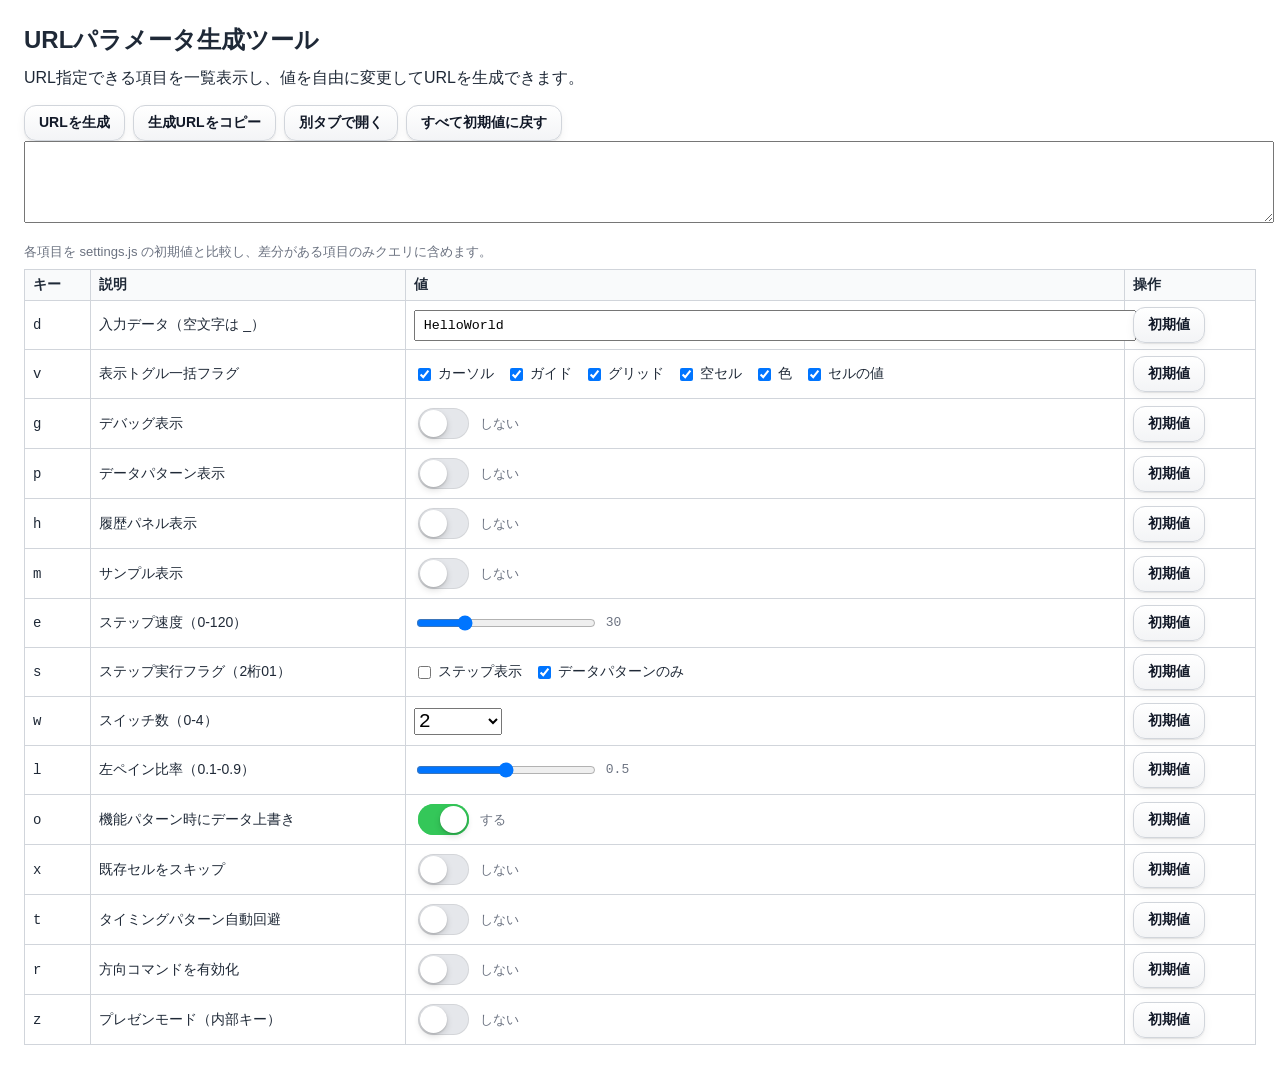
==== url-builder.html @ 41c38bd1 "Feat: URLパラメータ生成ページを追加" ====
<!DOCTYPE html>
<html lang="ja">
<head>
<meta charset="UTF-8">
<meta name="viewport" content="width=device-width, initial-scale=1">
<title>URLパラメータ生成ツール</title>
<style>
  :root { color-scheme: light; }
  body { font-family: "Yu Gothic UI", "Yu Gothic", sans-serif; margin: 24px; color: #1f2937; }
  h1 { margin: 0 0 12px; font-size: 24px; }
  p { margin: 0 0 12px; }
  .section { margin: 16px 0; }
  .row { display: flex; gap: 8px; align-items: center; flex-wrap: wrap; }
  input[type="text"] { min-width: 340px; padding: 6px 8px; }
  button {
    appearance: none;
    border: 1px solid #d1d5db;
    background: linear-gradient(180deg, #ffffff 0%, #f3f4f6 100%);
    color: #111827;
    border-radius: 12px;
    padding: 8px 14px;
    font-size: 14px;
    font-weight: 600;
    cursor: pointer;
    box-shadow: 0 1px 1px rgba(0, 0, 0, 0.08), 0 4px 10px rgba(0, 0, 0, 0.05);
    transition: transform 0.08s ease, box-shadow 0.15s ease, filter 0.15s ease;
  }
  button:hover { filter: brightness(0.98); }
  button:active {
    transform: translateY(1px) scale(0.995);
    box-shadow: 0 1px 2px rgba(0, 0, 0, 0.12) inset;
  }
  button:focus-visible {
    outline: none;
    box-shadow: 0 0 0 3px rgba(0, 122, 255, 0.28), 0 1px 1px rgba(0, 0, 0, 0.08);
  }
  table { width: 100%; border-collapse: collapse; margin-top: 8px; }
  th, td { border: 1px solid #d1d5db; padding: 6px 8px; font-size: 14px; vertical-align: middle; }
  th { background: #f9fafb; text-align: left; }
  .mono { font-family: Consolas, Menlo, Monaco, monospace; }
  .out { width: 100%; min-height: 64px; padding: 8px; }
  .note { color: #6b7280; font-size: 13px; }
  .value-input { width: 100%; min-width: 180px; }
  .toggle-wrap { display: inline-flex; align-items: center; gap: 8px; }
  .toggle {
    appearance: none;
    -webkit-appearance: none;
    position: relative;
    width: 51px;
    height: 31px;
    border-radius: 999px;
    background: #e5e7eb;
    border: none;
    cursor: pointer;
    box-shadow: inset 0 0 0 1px rgba(0, 0, 0, 0.08);
    transition: background 0.2s ease, box-shadow 0.2s ease;
    vertical-align: middle;
  }
  .toggle::after {
    content: "";
    position: absolute;
    top: 2px;
    left: 2px;
    width: 27px;
    height: 27px;
    border-radius: 50%;
    background: #ffffff;
    box-shadow:
      0 1px 2px rgba(0, 0, 0, 0.18),
      0 3px 7px rgba(0, 0, 0, 0.14);
    transition: transform 0.22s cubic-bezier(.34,1.56,.64,1);
  }
  .toggle:checked {
    background: #34c759;
    box-shadow: inset 0 0 0 1px rgba(52, 199, 89, 0.85);
  }
  .toggle:checked::after { transform: translateX(20px); }
  .toggle:focus-visible {
    outline: none;
    box-shadow:
      inset 0 0 0 1px rgba(52, 199, 89, 0.85),
      0 0 0 3px rgba(52, 199, 89, 0.28);
  }
  .toggle-label { font-size: 13px; color: #6b7280; min-width: 24px; }
</style>
</head>
<body>
  <h1>URLパラメータ生成ツール</h1>
  <p>URL指定できる項目を一覧表示し、値を自由に変更してURLを生成できます。</p>

  <div class="section">
    <div class="row">
      <button id="btnGenerate" type="button">URLを生成</button>
      <button id="btnCopy" type="button">生成URLをコピー</button>
      <button id="btnOpen" type="button">別タブで開く</button>
      <button id="btnResetAllDefaults" type="button">すべて初期値に戻す</button>
      <span id="copyStatus" class="note" aria-live="polite"></span>
    </div>
    <textarea id="generatedUrl" class="out mono" readonly aria-label="生成URL"></textarea>
  </div>

  <div class="section">
    <div class="note">各項目を settings.js の初期値と比較し、差分がある項目のみクエリに含めます。</div>
    <table>
      <thead>
        <tr>
          <th>キー</th>
          <th>説明</th>
          <th>値</th>
          <th>操作</th>
        </tr>
      </thead>
      <tbody id="paramRows"></tbody>
    </table>
  </div>

  <script src="state/url-state.js"></script>
  <script src="settings.js"></script>
  <script src="ui/url-builder.js"></script>
</body>
</html>
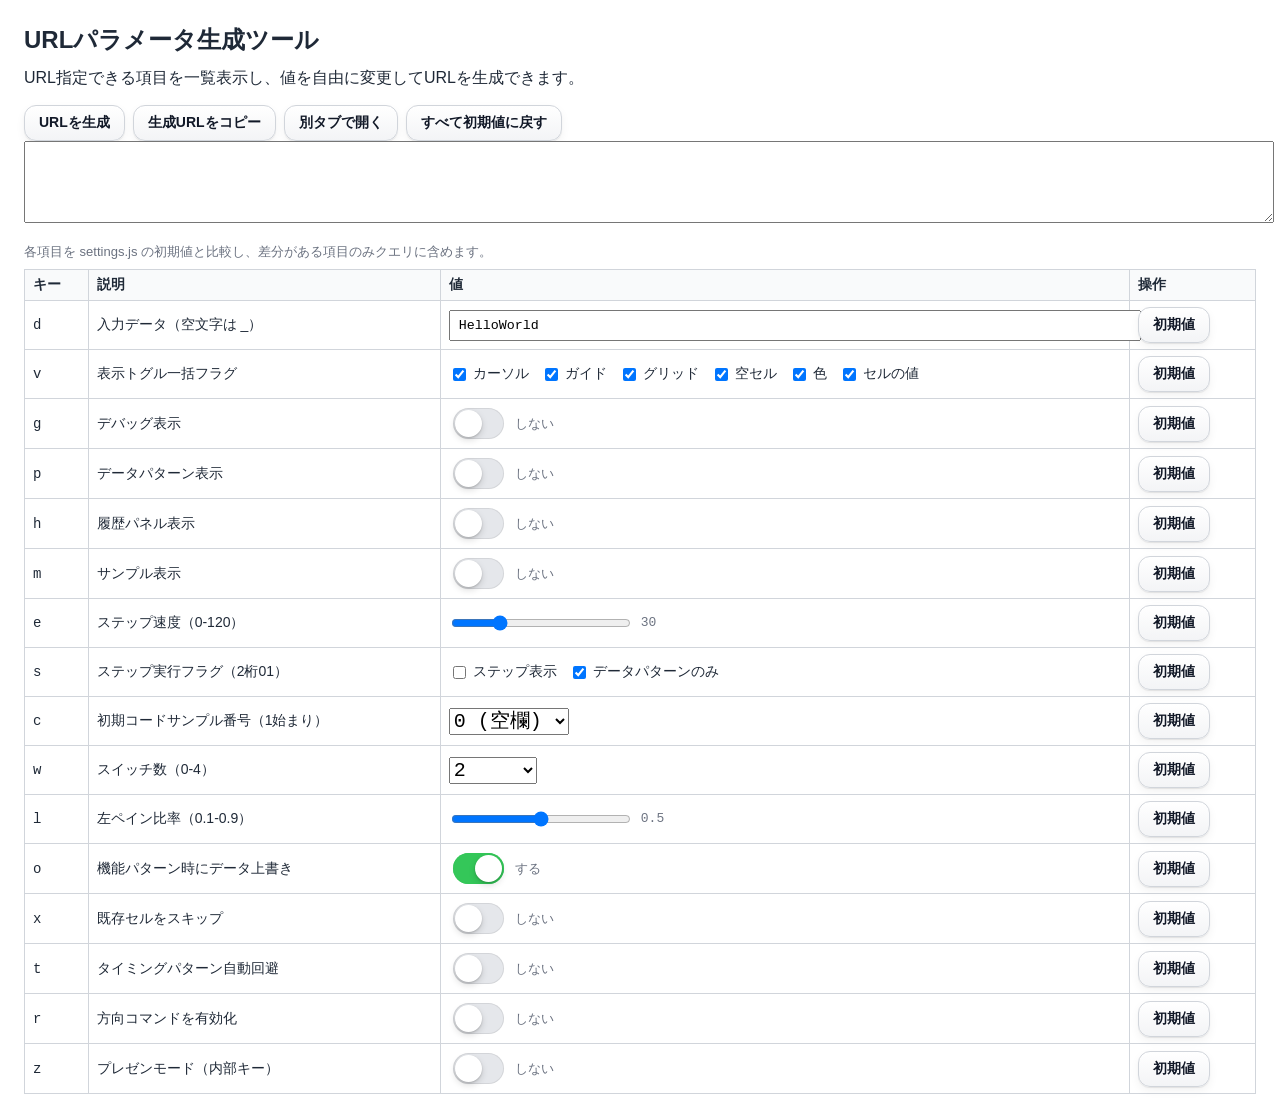
==== commit c01b128c: "Update: URLパラメータ生成ツールとcスイッチ連携改善" ====
--- a/url-builder.html
+++ b/url-builder.html
@@ -116,6 +116,7 @@
 
   <script src="state/url-state.js"></script>
   <script src="settings.js"></script>
+  <script src="code-samples.js"></script>
   <script src="ui/url-builder.js"></script>
 </body>
 </html>
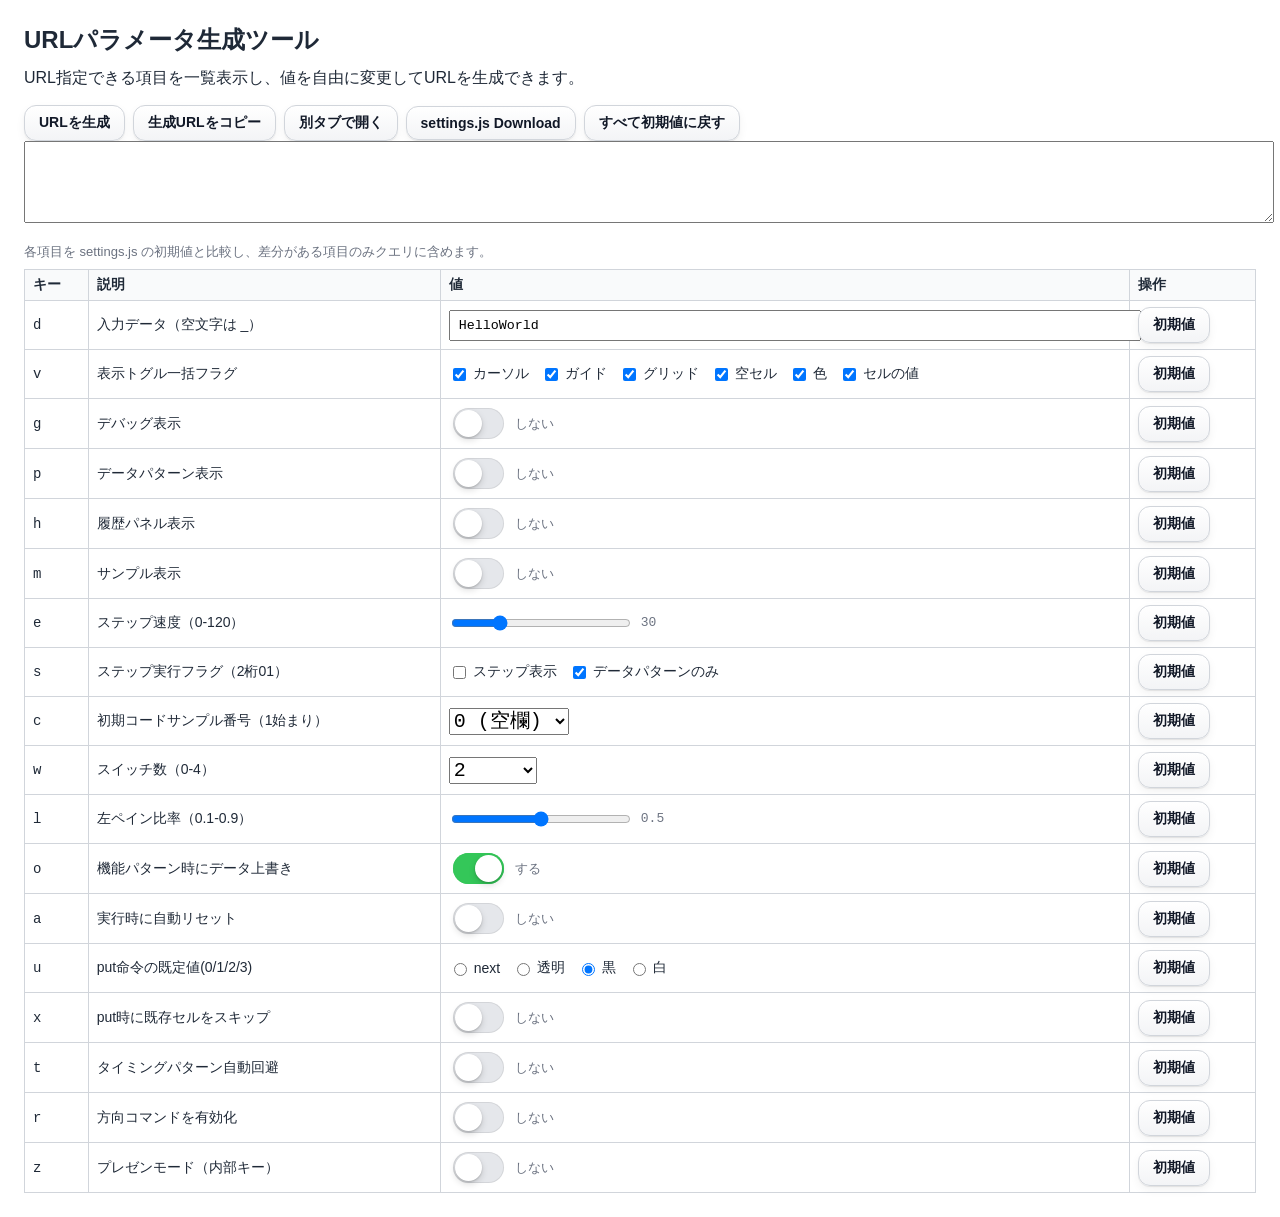
==== commit 116a8a5c: "Add: URL生成ツールにsettings.jsダウンロード機能を追加し全設定項目をJS形式で出力" ====
--- a/url-builder.html
+++ b/url-builder.html
@@ -93,6 +93,7 @@
       <button id="btnGenerate" type="button">URLを生成</button>
       <button id="btnCopy" type="button">生成URLをコピー</button>
       <button id="btnOpen" type="button">別タブで開く</button>
+      <button id="btnDownloadSettings" type="button">settings.js Download</button>
       <button id="btnResetAllDefaults" type="button">すべて初期値に戻す</button>
       <span id="copyStatus" class="note" aria-live="polite"></span>
     </div>
